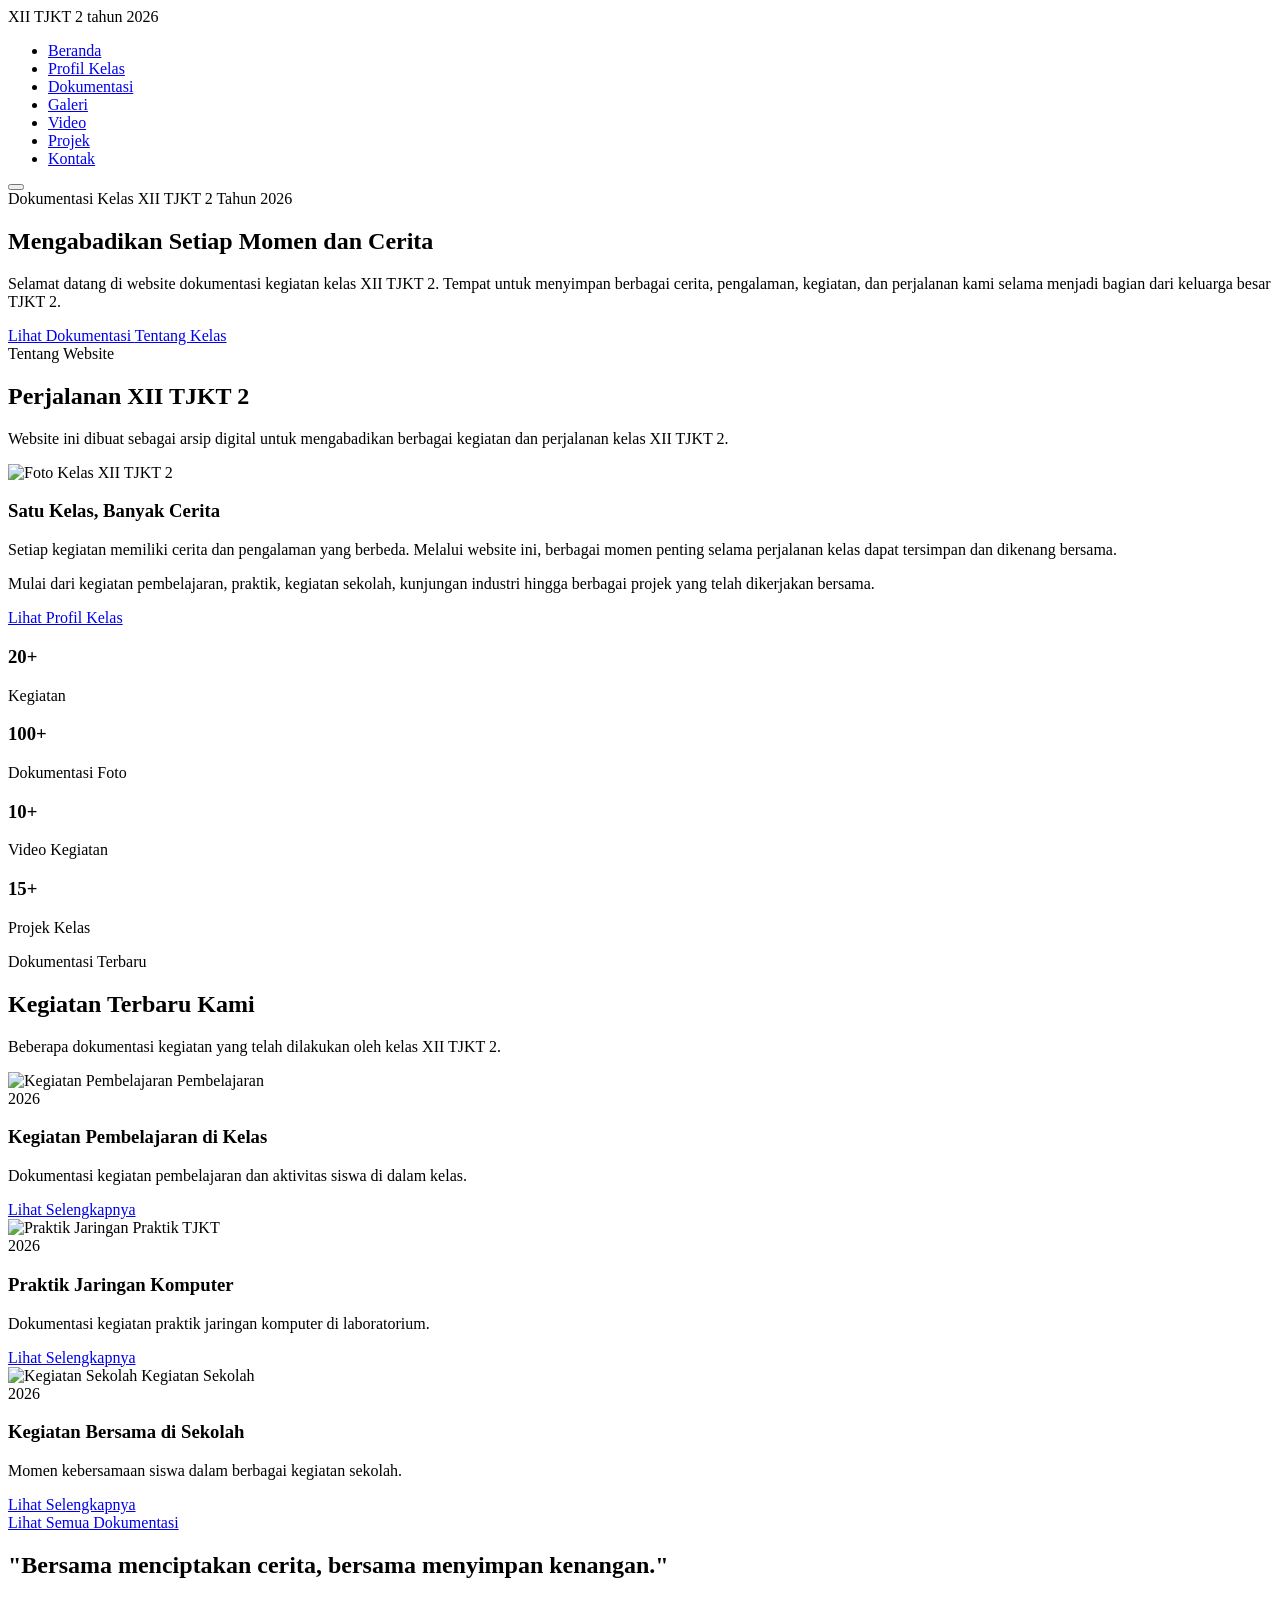
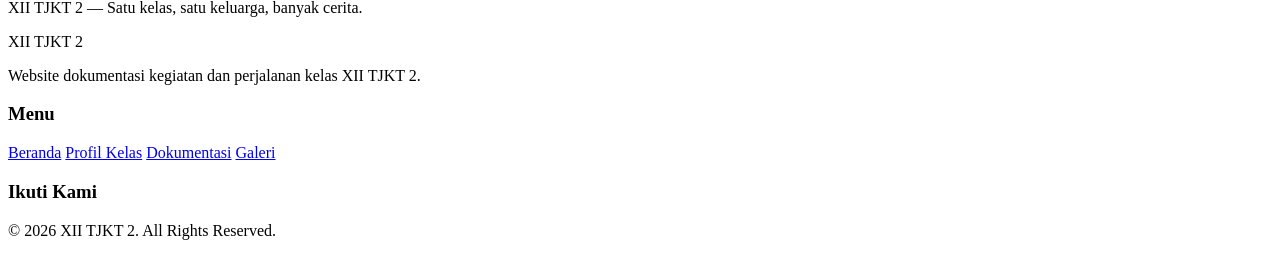
==== index.html @ 49b68360 "Add files via upload" ====
<head>
    <meta charset="UTF-8">
    <meta name="viewport" content="width=device-width, initial-scale=1.0">

    <title>Dokumentasi Kegiatan XII TJKT 2 Tahun 2026</title>

    <link rel="stylesheet" href="../css/style.css">
</head>

<body>

    <!-- ================= NAVBAR ================= -->
    <header class="header">
        <nav class="navbar">

            <div class="logo">
                <i class="fa-solid fa-network-wired"></i>
                <span>XII TJKT 2 tahun 2026</span>
            </div>

            <ul class="nav-menu" id="navMenu">
                <li>
                    <a href="index.html" class="active">
                        <i class="fa-solid fa-house"></i>
                        Beranda
                    </a>
                </li>

                <li>
                    <a href="profil.html">
                        <i class="fa-solid fa-users"></i>
                        Profil Kelas
                    </a>
                </li>

                <li>
                    <a href="dokumentasi.html">
                        <i class="fa-solid fa-camera"></i>
                        Dokumentasi
                    </a>
                </li>

                <li>
                    <a href="galeri.html">
                        <i class="fa-solid fa-images"></i>
                        Galeri
                    </a>
                </li>

                <li>
                    <a href="video.html">
                        <i class="fa-solid fa-video"></i>
                        Video
                    </a>
                </li>

                <li>
                    <a href="projek.html">
                        <i class="fa-solid fa-code"></i>
                        Projek
                    </a>
                </li>

                <li>
                    <a href="kontak.html">
                        <i class="fa-solid fa-envelope"></i>
                        Kontak
                    </a>
                </li>
            </ul>

            <!-- Tombol Menu Mobile -->
            <button class="menu-toggle" id="menuToggle">
                <i class="fa-solid fa-bars"></i>
            </button>

        </nav>
    </header>


    <!-- ================= HERO ================= -->
    <section class="hero">

        <div class="hero-content">

            <span class="hero-subtitle">
                <i class="fa-solid fa-graduation-cap"></i>
                Dokumentasi Kelas XII TJKT 2 Tahun 2026
            </span>

            <h1>
                Mengabadikan Setiap
                <span>Momen dan Cerita</span>
            </h1>

            <p>
                Selamat datang di website dokumentasi kegiatan
                kelas XII TJKT 2. Tempat untuk menyimpan berbagai
                cerita, pengalaman, kegiatan, dan perjalanan kami
                selama menjadi bagian dari keluarga besar TJKT 2.
            </p>

            <div class="hero-buttons">

                <a href="dokumentasi.html" class="btn btn-primary">
                    <i class="fa-solid fa-camera"></i>
                    Lihat Dokumentasi
                </a>

                <a href="profil.html" class="btn btn-secondary">
                    <i class="fa-solid fa-users"></i>
                    Tentang Kelas
                </a>

            </div>

        </div>

    </section>


    <!-- ================= ABOUT ================= -->
    <section class="about">

        <div class="container">

            <div class="section-title">
                <span>Tentang Website</span>
                <h2>Perjalanan XII TJKT 2</h2>
                <p>
                    Website ini dibuat sebagai arsip digital untuk
                    mengabadikan berbagai kegiatan dan perjalanan
                    kelas XII TJKT 2.
                </p>
            </div>

            <div class="about-content">

                <div class="about-image">
                    <img 
                        src="../css/images/hero.jpeg"
                        alt="Foto Kelas XII TJKT 2"
                    >
                </div>

                <div class="about-text">

                    <h3>
                        Satu Kelas, Banyak Cerita
                    </h3>

                    <p>
                        Setiap kegiatan memiliki cerita dan pengalaman
                        yang berbeda. Melalui website ini, berbagai
                        momen penting selama perjalanan kelas dapat
                        tersimpan dan dikenang bersama.
                    </p>

                    <p>
                        Mulai dari kegiatan pembelajaran, praktik,
                        kegiatan sekolah, kunjungan industri hingga
                        berbagai projek yang telah dikerjakan bersama.
                    </p>

                    <a href="profil.html" class="btn btn-primary">
                        Lihat Profil Kelas
                        <i class="fa-solid fa-arrow-right"></i>
                    </a>

                </div>

            </div>

        </div>

    </section>


    <!-- ================= STATISTIK ================= -->
    <section class="statistics">

        <div class="container">

            <div class="stats-grid">

                <div class="stat-card">

                    <div class="stat-icon">
                        <i class="fa-solid fa-calendar-days"></i>
                    </div>

                    <div class="stat-info">
                        <h3>20+</h3>
                        <p>Kegiatan</p>
                    </div>

                </div>


                <div class="stat-card">

                    <div class="stat-icon">
                        <i class="fa-solid fa-image"></i>
                    </div>

                    <div class="stat-info">
                        <h3>100+</h3>
                        <p>Dokumentasi Foto</p>
                    </div>

                </div>


                <div class="stat-card">

                    <div class="stat-icon">
                        <i class="fa-solid fa-video"></i>
                    </div>

                    <div class="stat-info">
                        <h3>10+</h3>
                        <p>Video Kegiatan</p>
                    </div>

                </div>


                <div class="stat-card">

                    <div class="stat-icon">
                        <i class="fa-solid fa-laptop-code"></i>
                    </div>

                    <div class="stat-info">
                        <h3>15+</h3>
                        <p>Projek Kelas</p>
                    </div>

                </div>

            </div>

        </div>

    </section>


    <!-- ================= KEGIATAN TERBARU ================= -->
    <section class="latest">

        <div class="container">

            <div class="section-title">

                <span>Dokumentasi Terbaru</span>

                <h2>Kegiatan Terbaru Kami</h2>

                <p>
                    Beberapa dokumentasi kegiatan yang telah
                    dilakukan oleh kelas XII TJKT 2.
                </p>

            </div>


            <div class="activity-grid">

                <!-- Card 1 -->
                <div class="activity-card">

                    <div class="activity-image">

                        <img
                            src="../css/images/kegiatan1.jpeg"
                            alt="Kegiatan Pembelajaran"
                        >

                        <span class="activity-category">
                            Pembelajaran
                        </span>

                    </div>

                    <div class="activity-content">

                        <span class="activity-date">
                            <i class="fa-regular fa-calendar"></i>
                            2026
                        </span>

                        <h3>
                            Kegiatan Pembelajaran di Kelas
                        </h3>

                        <p>
                            Dokumentasi kegiatan pembelajaran
                            dan aktivitas siswa di dalam kelas.
                        </p>

                        <a href="dokumentasi.html">
                            Lihat Selengkapnya
                            <i class="fa-solid fa-arrow-right"></i>
                        </a>

                    </div>

                </div>


                <!-- Card 2 -->
                <div class="activity-card">

                    <div class="activity-image">

                        <img
                            src="../css/images/kegiatan2.jpeg"
                            alt="Praktik Jaringan"
                        >

                        <span class="activity-category">
                            Praktik TJKT
                        </span>

                    </div>

                    <div class="activity-content">

                        <span class="activity-date">
                            <i class="fa-regular fa-calendar"></i>
                            2026
                        </span>

                        <h3>
                            Praktik Jaringan Komputer
                        </h3>

                        <p>
                            Dokumentasi kegiatan praktik jaringan
                            komputer di laboratorium.
                        </p>

                        <a href="dokumentasi.html">
                            Lihat Selengkapnya
                            <i class="fa-solid fa-arrow-right"></i>
                        </a>

                    </div>

                </div>


                <!-- Card 3 -->
                <div class="activity-card">

                    <div class="activity-image">

                        <img
                            src="../css/images/kegiatan4.jpeg"
                            alt="Kegiatan Sekolah"
                        >

                        <span class="activity-category">
                            Kegiatan Sekolah
                        </span>

                    </div>

                    <div class="activity-content">

                        <span class="activity-date">
                            <i class="fa-regular fa-calendar"></i>
                            2026
                        </span>

                        <h3>
                            Kegiatan Bersama di Sekolah
                        </h3>

                        <p>
                            Momen kebersamaan siswa dalam berbagai
                            kegiatan sekolah.
                        </p>

                        <a href="dokumentasi.html">
                            Lihat Selengkapnya
                            <i class="fa-solid fa-arrow-right"></i>
                        </a>

                    </div>

                </div>

            </div>


            <div class="view-all">

                <a href="dokumentasi.html" class="btn btn-primary">
                    Lihat Semua Dokumentasi
                    <i class="fa-solid fa-arrow-right"></i>
                </a>

            </div>

        </div>

    </section>


    <!-- ================= QUOTE ================= -->
    <section class="quote">

        <div class="container">

            <div class="quote-content">

                <i class="fa-solid fa-quote-left"></i>

                <h2>
                    "Bersama menciptakan cerita,
                    bersama menyimpan kenangan."
                </h2>

                <p>
                    XII TJKT 2 — Satu kelas, satu keluarga,
                    banyak cerita.
                </p>

            </div>

        </div>

    </section>


    <!-- ================= FOOTER ================= -->
    <footer class="footer">

        <div class="container">

            <div class="footer-content">

                <div class="footer-about">

                    <div class="logo">
                        <i class="fa-solid fa-network-wired"></i>
                        <span>XII TJKT 2</span>
                    </div>

                    <p>
                        Website dokumentasi kegiatan dan perjalanan
                        kelas XII TJKT 2.
                    </p>

                </div>


                <div class="footer-links">

                    <h3>Menu</h3>

                    <a href="index.html">Beranda</a>
                    <a href="profil.html">Profil Kelas</a>
                    <a href="dokumentasi.html">Dokumentasi</a>
                    <a href="galeri.html">Galeri</a>

                </div>


                <div class="footer-social">

                    <h3>Ikuti Kami</h3>

                    <div class="social-icons">

                        <a href="#" aria-label="Instagram">
                            <i class="fa-brands fa-instagram"></i>
                        </a>

                        <a href="#" aria-label="YouTube">
                            <i class="fa-brands fa-youtube"></i>
                        </a>

                        <a href="#" aria-label="TikTok">
                            <i class="fa-brands fa-tiktok"></i>
                        </a>

                    </div>

                </div>

            </div>


            <div class="footer-bottom">

                <p>
                    &copy; 2026 XII TJKT 2.
                    All Rights Reserved.
                </p>

            </div>

        </div>

    </footer>


    <!-- ================= JAVASCRIPT ================= -->
    <script src="js/script.js"></script>

</body>
</html>
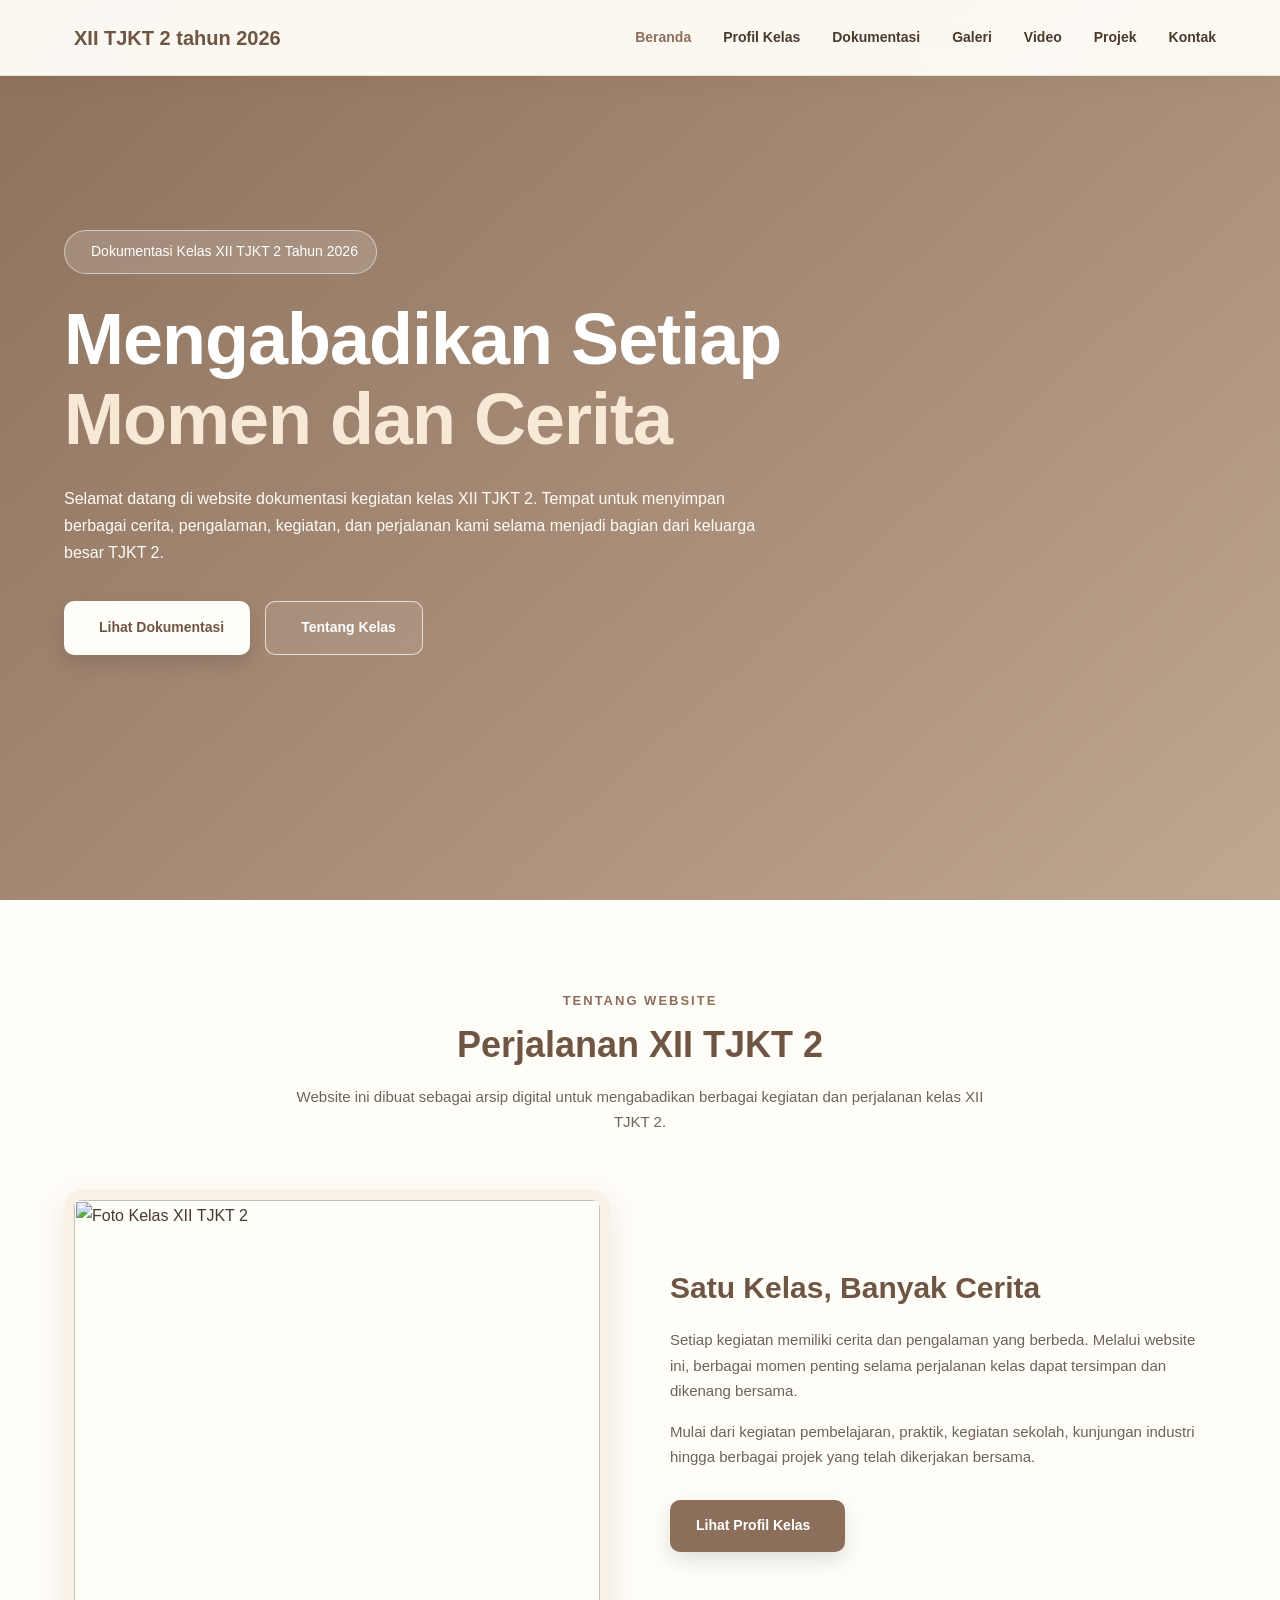
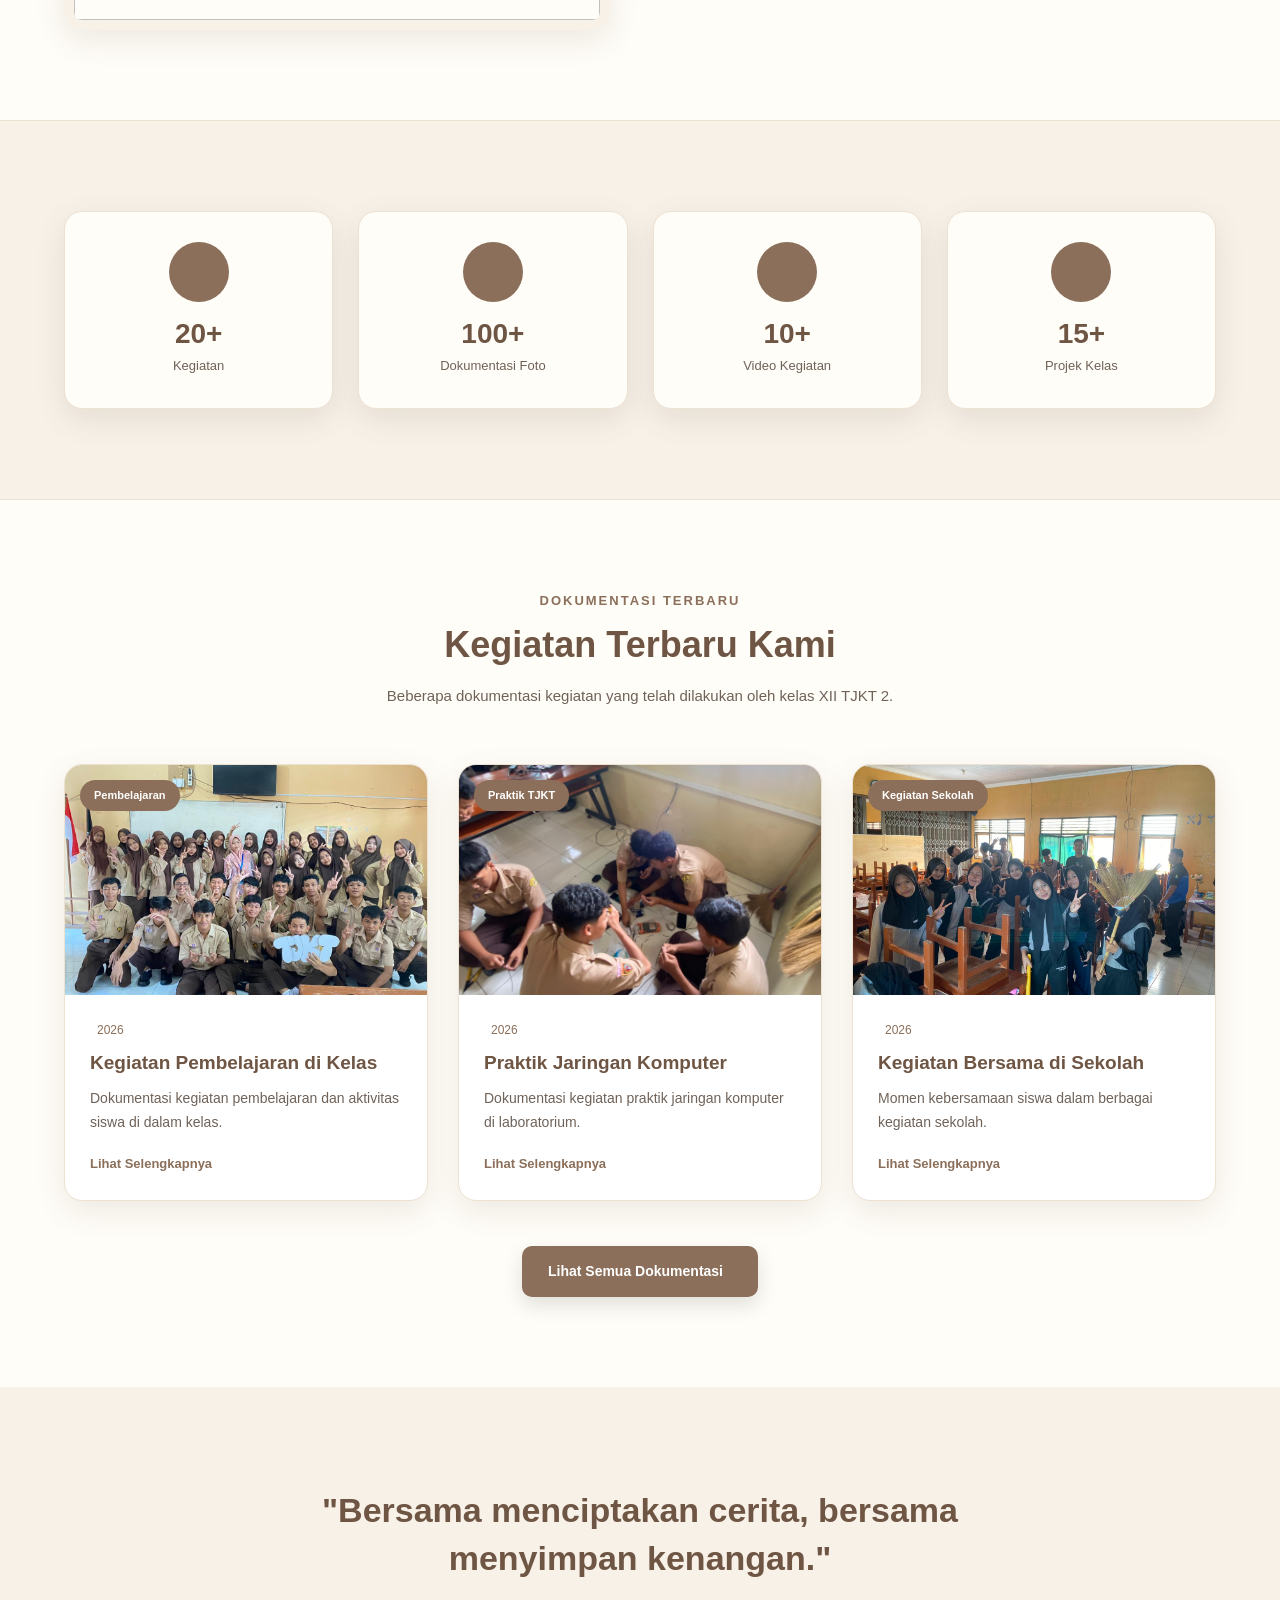
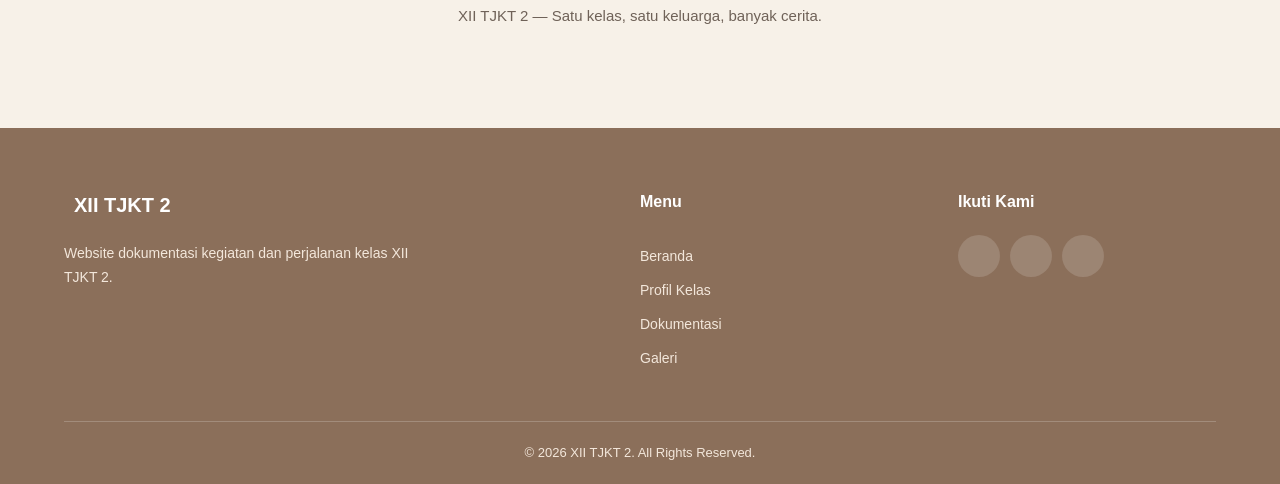
==== commit 5519d5a5: "Add files via upload" ====
--- a/index.html
+++ b/index.html
@@ -4,7 +4,7 @@
 
     <title>Dokumentasi Kegiatan XII TJKT 2 Tahun 2026</title>
 
-    <link rel="stylesheet" href="../css/style.css">
+    <link rel="stylesheet" href="style.css">
 </head>
 
 <body>
@@ -272,7 +272,7 @@
                     <div class="activity-image">
 
                         <img
-                            src="../css/images/kegiatan1.jpeg"
+                            src="kegiatan1.jpeg"
                             alt="Kegiatan Pembelajaran"
                         >
 
@@ -314,7 +314,7 @@
                     <div class="activity-image">
 
                         <img
-                            src="../css/images/kegiatan2.jpeg"
+                            src="kegiatan2.jpeg"
                             alt="Praktik Jaringan"
                         >
 
@@ -356,7 +356,7 @@
                     <div class="activity-image">
 
                         <img
-                            src="../css/images/kegiatan4.jpeg"
+                            src="kegiatan4.jpeg"
                             alt="Kegiatan Sekolah"
                         >
 
--- a/style.css
+++ b/style.css
@@ -0,0 +1,1561 @@
+/* =====================================================
+   WEBSITE DOKUMENTASI KEGIATAN XII TJKT 2
+   TEMA: SOFT BROWN & TISSUE WHITE
+===================================================== */
+
+/* =====================================================
+   1. VARIABEL WARNA
+===================================================== */
+
+:root {
+    --brown-dark: #6f5543;
+    --brown: #8b6f5a;
+    --brown-light: #a88972;
+    --brown-soft: #c4aa93;
+
+    --tissue-white: #fffdf8;
+    --cream: #f7f1e8;
+    --cream-dark: #ede1d2;
+
+    --text-dark: #4a3a2e;
+    --text: #6f6258;
+    --white: #ffffff;
+
+    --shadow: 0 10px 30px rgba(111, 85, 67, 0.12);
+    --shadow-hover: 0 18px 40px rgba(111, 85, 67, 0.18);
+
+    --radius: 18px;
+}
+
+
+/* =====================================================
+   2. RESET
+===================================================== */
+
+* {
+    margin: 0;
+    padding: 0;
+    box-sizing: border-box;
+}
+
+html {
+    scroll-behavior: smooth;
+}
+
+body {
+    font-family: Arial, Helvetica, sans-serif;
+    background: var(--tissue-white);
+    color: var(--text-dark);
+    line-height: 1.7;
+}
+
+a {
+    color: inherit;
+    text-decoration: none;
+}
+
+img {
+    width: 100%;
+    display: block;
+}
+
+button {
+    font-family: inherit;
+}
+
+ul {
+    list-style: none;
+}
+
+
+/* =====================================================
+   3. CONTAINER
+===================================================== */
+
+.container {
+    width: 90%;
+    max-width: 1200px;
+    margin: 0 auto;
+}
+
+
+/* =====================================================
+   4. NAVBAR
+===================================================== */
+
+.header {
+    position: fixed;
+    top: 0;
+    left: 0;
+
+    width: 100%;
+
+    z-index: 1000;
+
+    background: rgba(255, 253, 248, 0.96);
+
+    border-bottom: 1px solid var(--cream-dark);
+
+    box-shadow: 0 5px 20px rgba(111, 85, 67, 0.08);
+
+    backdrop-filter: blur(10px);
+}
+
+.navbar {
+    width: 90%;
+    max-width: 1200px;
+
+    height: 75px;
+
+    margin: auto;
+
+    display: flex;
+
+    align-items: center;
+
+    justify-content: space-between;
+}
+
+
+/* LOGO */
+
+.logo {
+    display: flex;
+
+    align-items: center;
+
+    gap: 10px;
+
+    color: var(--brown-dark);
+
+    font-size: 20px;
+
+    font-weight: bold;
+}
+
+.logo i {
+    color: var(--brown);
+
+    font-size: 24px;
+}
+
+
+/* MENU */
+
+.nav-menu {
+    display: flex;
+
+    align-items: center;
+
+    gap: 25px;
+}
+
+.nav-menu li a {
+    display: flex;
+
+    align-items: center;
+
+    gap: 7px;
+
+    padding: 8px 0;
+
+    color: var(--text-dark);
+
+    font-size: 14px;
+
+    font-weight: 600;
+
+    transition: 0.3s;
+}
+
+.nav-menu li a:hover,
+.nav-menu li a.active {
+    color: var(--brown);
+}
+
+.nav-menu li a i {
+    color: var(--brown-light);
+}
+
+
+/* MENU MOBILE */
+
+.menu-toggle {
+    display: none;
+
+    border: none;
+
+    background: transparent;
+
+    color: var(--brown-dark);
+
+    font-size: 24px;
+
+    cursor: pointer;
+}
+
+
+/* =====================================================
+   5. HERO
+===================================================== */
+
+.hero {
+    min-height: 100vh;
+
+    display: flex;
+
+    align-items: center;
+
+    position: relative;
+
+    padding-top: 75px;
+
+    background:
+        linear-gradient(
+            rgba(111, 85, 67, 0.72),
+            rgba(139, 111, 90, 0.72)
+        ),
+        url("../css/images/hero.jpg");
+
+    background-size: cover;
+
+    background-position: center;
+}
+
+
+/* JIKA FOTO HERO TIDAK ADA */
+
+.hero::before {
+    content: "";
+
+    position: absolute;
+
+    inset: 0;
+
+    background:
+        linear-gradient(
+            135deg,
+            rgba(139, 111, 90, 0.95),
+            rgba(196, 170, 147, 0.85)
+        );
+
+    z-index: 0;
+}
+
+.hero-content {
+    position: relative;
+
+    z-index: 1;
+
+    width: 90%;
+
+    max-width: 1200px;
+
+    margin: auto;
+
+    color: var(--white);
+
+    animation: fadeUp 1s ease;
+}
+
+
+/* LABEL HERO */
+
+.hero-subtitle {
+    display: inline-flex;
+
+    align-items: center;
+
+    gap: 8px;
+
+    padding: 9px 18px;
+
+    margin-bottom: 25px;
+
+    border: 1px solid rgba(255, 255, 255, 0.5);
+
+    border-radius: 50px;
+
+    background: rgba(255, 255, 255, 0.15);
+
+    color: var(--white);
+
+    font-size: 14px;
+
+    backdrop-filter: blur(5px);
+}
+
+
+/* JUDUL HERO */
+
+.hero h1 {
+    max-width: 800px;
+
+    margin-bottom: 25px;
+
+    color: var(--white);
+
+    font-size: clamp(42px, 6vw, 72px);
+
+    line-height: 1.12;
+
+    letter-spacing: -1px;
+}
+
+.hero h1 span {
+    display: block;
+
+    color: #f8e9d7;
+}
+
+
+/* DESKRIPSI */
+
+.hero p {
+    max-width: 700px;
+
+    margin-bottom: 35px;
+
+    color: #fffaf4;
+
+    font-size: 16px;
+}
+
+
+/* =====================================================
+   6. BUTTON
+===================================================== */
+
+.hero-buttons {
+    display: flex;
+
+    flex-wrap: wrap;
+
+    gap: 15px;
+}
+
+.btn {
+    display: inline-flex;
+
+    align-items: center;
+
+    justify-content: center;
+
+    gap: 9px;
+
+    padding: 14px 26px;
+
+    border-radius: 10px;
+
+    font-size: 14px;
+
+    font-weight: bold;
+
+    transition: 0.3s;
+}
+
+.btn-primary {
+    background: var(--tissue-white);
+
+    color: var(--brown-dark);
+
+    box-shadow: 0 8px 20px rgba(0, 0, 0, 0.12);
+}
+
+.btn-primary:hover {
+    transform: translateY(-4px);
+
+    background: var(--cream);
+
+    box-shadow: 0 12px 25px rgba(0, 0, 0, 0.18);
+}
+
+.btn-secondary {
+    border: 1px solid rgba(255, 255, 255, 0.7);
+
+    background: rgba(255, 255, 255, 0.08);
+
+    color: var(--white);
+}
+
+.btn-secondary:hover {
+    transform: translateY(-4px);
+
+    background: var(--white);
+
+    color: var(--brown-dark);
+}
+
+
+/* =====================================================
+   7. SECTION
+===================================================== */
+
+section {
+    padding: 90px 0;
+}
+
+.section-title {
+    max-width: 700px;
+
+    margin: 0 auto 55px;
+
+    text-align: center;
+}
+
+.section-title span {
+    display: inline-block;
+
+    margin-bottom: 10px;
+
+    color: var(--brown);
+
+    font-size: 13px;
+
+    font-weight: bold;
+
+    letter-spacing: 2px;
+
+    text-transform: uppercase;
+}
+
+.section-title h2 {
+    margin-bottom: 15px;
+
+    color: var(--brown-dark);
+
+    font-size: 36px;
+
+    line-height: 1.3;
+}
+
+.section-title p {
+    color: var(--text);
+
+    font-size: 15px;
+}
+
+
+/* =====================================================
+   8. TENTANG WEBSITE
+===================================================== */
+
+.about {
+    background: var(--tissue-white);
+}
+
+.about-content {
+    display: grid;
+
+    grid-template-columns: 1fr 1fr;
+
+    gap: 60px;
+
+    align-items: center;
+}
+
+
+/* FOTO */
+
+.about-image {
+    overflow: hidden;
+
+    border: 10px solid var(--cream);
+
+    border-radius: var(--radius);
+
+    box-shadow: var(--shadow);
+}
+
+.about-image img {
+    height: 420px;
+
+    object-fit: cover;
+
+    transition: 0.5s;
+}
+
+.about-image:hover img {
+    transform: scale(1.05);
+}
+
+
+/* TEKS */
+
+.about-text h3 {
+    margin-bottom: 20px;
+
+    color: var(--brown-dark);
+
+    font-size: 30px;
+
+    line-height: 1.3;
+}
+
+.about-text p {
+    margin-bottom: 15px;
+
+    color: var(--text);
+
+    font-size: 15px;
+}
+
+.about-text .btn {
+    margin-top: 15px;
+
+    background: var(--brown);
+
+    color: var(--white);
+}
+
+.about-text .btn:hover {
+    background: var(--brown-dark);
+}
+
+
+/* =====================================================
+   9. STATISTIK
+===================================================== */
+
+.statistics {
+    background: var(--cream);
+
+    border-top: 1px solid var(--cream-dark);
+
+    border-bottom: 1px solid var(--cream-dark);
+}
+
+.stats-grid {
+    display: grid;
+
+    grid-template-columns: repeat(4, 1fr);
+
+    gap: 25px;
+}
+
+.stat-card {
+    padding: 30px 20px;
+
+    text-align: center;
+
+    border: 1px solid var(--cream-dark);
+
+    border-radius: var(--radius);
+
+    background: var(--tissue-white);
+
+    box-shadow: var(--shadow);
+
+    transition: 0.3s;
+}
+
+.stat-card:hover {
+    transform: translateY(-8px);
+
+    box-shadow: var(--shadow-hover);
+}
+
+.stat-icon {
+    width: 60px;
+
+    height: 60px;
+
+    display: flex;
+
+    align-items: center;
+
+    justify-content: center;
+
+    margin: 0 auto 15px;
+
+    border-radius: 50%;
+
+    background: var(--brown);
+
+    color: var(--white);
+
+    font-size: 22px;
+}
+
+.stat-info h3 {
+    color: var(--brown-dark);
+
+    font-size: 28px;
+
+    line-height: 1.2;
+}
+
+.stat-info p {
+    margin-top: 5px;
+
+    color: var(--text);
+
+    font-size: 13px;
+}
+
+
+/* =====================================================
+   10. KEGIATAN TERBARU
+===================================================== */
+
+.latest {
+    background: var(--tissue-white);
+}
+
+.activity-grid {
+    display: grid;
+
+    grid-template-columns: repeat(3, 1fr);
+
+    gap: 30px;
+}
+
+
+/* CARD */
+
+.activity-card {
+    overflow: hidden;
+
+    border: 1px solid var(--cream-dark);
+
+    border-radius: var(--radius);
+
+    background: var(--white);
+
+    box-shadow: var(--shadow);
+
+    transition: 0.3s;
+}
+
+.activity-card:hover {
+    transform: translateY(-10px);
+
+    box-shadow: var(--shadow-hover);
+}
+
+
+/* FOTO CARD */
+
+.activity-image {
+    height: 230px;
+
+    position: relative;
+
+    overflow: hidden;
+}
+
+.activity-image img {
+    width: 100%;
+
+    height: 100%;
+
+    object-fit: cover;
+
+    transition: 0.5s;
+}
+
+.activity-card:hover .activity-image img {
+    transform: scale(1.08);
+}
+
+
+/* LABEL */
+
+.activity-category {
+    position: absolute;
+
+    top: 15px;
+
+    left: 15px;
+
+    padding: 6px 14px;
+
+    border-radius: 30px;
+
+    background: var(--brown);
+
+    color: var(--white);
+
+    font-size: 11px;
+
+    font-weight: bold;
+}
+
+
+/* ISI CARD */
+
+.activity-content {
+    padding: 25px;
+}
+
+.activity-date {
+    display: flex;
+
+    align-items: center;
+
+    gap: 7px;
+
+    margin-bottom: 10px;
+
+    color: var(--brown);
+
+    font-size: 12px;
+}
+
+.activity-content h3 {
+    margin-bottom: 10px;
+
+    color: var(--brown-dark);
+
+    font-size: 19px;
+
+    line-height: 1.4;
+}
+
+.activity-content p {
+    margin-bottom: 18px;
+
+    color: var(--text);
+
+    font-size: 14px;
+}
+
+.activity-content a {
+    display: inline-flex;
+
+    align-items: center;
+
+    gap: 8px;
+
+    color: var(--brown);
+
+    font-size: 13px;
+
+    font-weight: bold;
+
+    transition: 0.3s;
+}
+
+.activity-content a:hover {
+    gap: 13px;
+
+    color: var(--brown-dark);
+}
+
+
+/* =====================================================
+   11. TOMBOL LIHAT SEMUA
+===================================================== */
+
+.view-all {
+    margin-top: 45px;
+
+    text-align: center;
+}
+
+.view-all .btn {
+    background: var(--brown);
+
+    color: var(--white);
+}
+
+.view-all .btn:hover {
+    background: var(--brown-dark);
+}
+
+
+/* =====================================================
+   12. QUOTE / KATA-KATA
+===================================================== */
+
+.quote {
+    padding: 100px 0;
+
+    background: var(--cream);
+}
+
+.quote-content {
+    max-width: 800px;
+
+    margin: auto;
+
+    text-align: center;
+}
+
+.quote-content > i {
+    margin-bottom: 20px;
+
+    color: var(--brown);
+
+    font-size: 45px;
+}
+
+.quote-content h2 {
+    margin-bottom: 20px;
+
+    color: var(--brown-dark);
+
+    font-size: 34px;
+
+    line-height: 1.4;
+}
+
+.quote-content p {
+    color: var(--text);
+
+    font-size: 15px;
+}
+/* =====================================================
+   DOKUMENTASI - GALLERY CARD
+   KHUSUS HALAMAN DOKUMENTASI
+   TIDAK MENGUBAH WARNA DASAR WEBSITE
+===================================================== */
+
+/* SECTION DOKUMENTASI */
+.documentation-section {
+    background: var(--tissue-white);
+    overflow: hidden;
+}
+
+/* CONTAINER DOKUMENTASI */
+.documentation-section .container {
+    width: 90%;
+    max-width: 1200px;
+    margin: 0 auto;
+}
+
+/* =====================================================
+   FILTER DOKUMENTASI
+===================================================== */
+
+.documentation-filter {
+    display: flex;
+    justify-content: center;
+    align-items: center;
+    flex-wrap: wrap;
+    gap: 10px;
+
+    margin-bottom: 40px;
+}
+
+.documentation-filter .filter-btn {
+    padding: 9px 16px;
+
+    border: 1px solid var(--cream-dark);
+    border-radius: 9px;
+
+    background: var(--cream);
+    color: var(--brown-dark);
+
+    font-size: 13px;
+    font-weight: 600;
+
+    cursor: pointer;
+
+    transition:
+        background 0.3s ease,
+        color 0.3s ease,
+        border-color 0.3s ease,
+        transform 0.3s ease,
+        box-shadow 0.3s ease;
+}
+
+/* HOVER FILTER */
+.documentation-filter .filter-btn:hover {
+    background: var(--cream-dark);
+    border-color: var(--brown-soft);
+
+    color: var(--brown-dark);
+
+    transform: translateY(-2px);
+}
+
+/* FILTER AKTIF */
+.documentation-filter .filter-btn.active {
+    background: var(--brown);
+    border-color: var(--brown);
+
+    color: var(--white);
+
+    box-shadow: 0 5px 15px rgba(111, 85, 67, 0.15);
+}
+
+/* =====================================================
+   GRID DOKUMENTASI
+===================================================== */
+
+.documentation-section .documentation-grid {
+    display: grid;
+
+    grid-template-columns: repeat(4, minmax(0, 1fr));
+
+    gap: 24px;
+
+    align-items: stretch;
+}
+
+/* =====================================================
+   CARD DOKUMENTASI
+===================================================== */
+
+.documentation-section .documentation-card {
+    display: flex;
+    flex-direction: column;
+
+    min-width: 0;
+    height: 100%;
+
+    overflow: hidden;
+
+    background: var(--white);
+
+    border: 1px solid var(--cream-dark);
+    border-radius: 16px;
+
+    box-shadow: var(--shadow);
+
+    transition:
+        transform 0.3s ease,
+        box-shadow 0.3s ease,
+        border-color 0.3s ease;
+}
+
+/* HOVER CARD */
+.documentation-section .documentation-card:hover {
+    transform: translateY(-5px);
+
+    border-color: var(--brown-soft);
+
+    box-shadow: var(--shadow-hover);
+}
+
+/* =====================================================
+   AREA FOTO
+===================================================== */
+
+.documentation-section .documentation-image {
+    position: relative;
+
+    width: 100%;
+    height: 230px;
+
+    flex-shrink: 0;
+
+    overflow: hidden;
+
+    background: var(--cream);
+}
+
+/* FOTO */
+.documentation-section .documentation-image img {
+    width: 100%;
+    height: 100%;
+
+    display: block;
+
+    object-fit: cover;
+    object-position: center;
+
+    transition: transform 0.5s ease;
+}
+
+/* ZOOM FOTO SAAT HOVER */
+.documentation-section .documentation-card:hover
+.documentation-image img {
+    transform: scale(1.06);
+}
+
+/* =====================================================
+   BADGE KATEGORI
+===================================================== */
+
+.documentation-section .documentation-category {
+    position: absolute;
+
+    top: 14px;
+    left: 14px;
+
+    z-index: 2;
+
+    padding: 6px 11px;
+
+    border: 1px solid rgba(255, 255, 255, 0.35);
+    border-radius: 20px;
+
+    background: rgba(111, 85, 67, 0.92);
+
+    color: var(--white);
+
+    font-size: 10px;
+    font-weight: 700;
+
+    line-height: 1.2;
+
+    backdrop-filter: blur(5px);
+
+    box-shadow: 0 4px 12px rgba(0, 0, 0, 0.12);
+}
+
+/* =====================================================
+   ISI CARD
+===================================================== */
+
+.documentation-section .documentation-content {
+    display: flex;
+    flex-direction: column;
+    flex: 1;
+
+    padding: 20px;
+}
+
+/* =====================================================
+   TANGGAL
+===================================================== */
+
+.documentation-section .documentation-date {
+    display: flex;
+    align-items: center;
+    gap: 7px;
+
+    margin-bottom: 9px;
+
+    color: var(--brown);
+
+    font-size: 12px;
+    font-weight: 600;
+}
+
+.documentation-section .documentation-date i {
+    color: var(--brown-light);
+}
+
+/* =====================================================
+   JUDUL
+===================================================== */
+
+.documentation-section .documentation-content h3 {
+    display: -webkit-box;
+
+    margin-bottom: 9px;
+
+    overflow: hidden;
+
+    color: var(--brown-dark);
+
+    font-size: 17px;
+    font-weight: 700;
+
+    line-height: 1.4;
+
+    -webkit-box-orient: vertical;
+    -webkit-line-clamp: 2;
+    line-clamp: 2;
+}
+
+/* =====================================================
+   DESKRIPSI
+===================================================== */
+
+.documentation-section .documentation-content p {
+    display: -webkit-box;
+
+    margin-bottom: 18px;
+
+    overflow: hidden;
+
+    color: var(--text);
+
+    font-size: 13px;
+
+    line-height: 1.6;
+
+    -webkit-box-orient: vertical;
+    -webkit-line-clamp: 3;
+    line-clamp: 3;
+}
+
+/* =====================================================
+   TOMBOL DETAIL
+===================================================== */
+
+.documentation-section .detail-btn {
+    display: inline-flex;
+    align-items: center;
+    justify-content: space-between;
+    gap: 8px;
+
+    width: 100%;
+
+    margin-top: auto;
+    padding: 10px 13px;
+
+    border: 1px solid var(--cream-dark);
+    border-radius: 9px;
+
+    background: var(--cream);
+
+    color: var(--brown-dark);
+
+    font-size: 12px;
+    font-weight: 700;
+
+    cursor: pointer;
+
+    transition:
+        background 0.3s ease,
+        color 0.3s ease,
+        border-color 0.3s ease,
+        transform 0.3s ease;
+}
+
+/* HOVER DETAIL */
+.documentation-section .detail-btn:hover {
+    background: var(--brown);
+    border-color: var(--brown);
+
+    color: var(--white);
+
+    transform: translateX(2px);
+}
+
+/* ICON PANAH */
+.documentation-section .detail-btn i {
+    transition: transform 0.3s ease;
+}
+
+.documentation-section .detail-btn:hover i {
+    transform: translateX(4px);
+}
+
+/* =====================================================
+   TABLET
+===================================================== */
+
+@media (max-width: 992px) {
+
+    .documentation-section .documentation-grid {
+        grid-template-columns: repeat(2, minmax(0, 1fr));
+
+        gap: 22px;
+    }
+
+    .documentation-section .documentation-image {
+        height: 230px;
+    }
+}
+
+/* =====================================================
+   MOBILE
+===================================================== */
+
+@media (max-width: 768px) {
+
+    .documentation-section .documentation-grid {
+        grid-template-columns: 1fr;
+
+        gap: 20px;
+    }
+
+    .documentation-section .documentation-image {
+        height: 240px;
+    }
+
+    .documentation-section .documentation-content {
+        padding: 18px;
+    }
+
+    .documentation-filter {
+        justify-content: flex-start;
+
+        gap: 8px;
+
+        margin-bottom: 30px;
+    }
+
+    .documentation-filter .filter-btn {
+        padding: 8px 13px;
+
+        font-size: 12px;
+    }
+}
+
+/* =====================================================
+   MOBILE KECIL
+===================================================== */
+
+@media (max-width: 480px) {
+
+    .documentation-section .container {
+        width: 92%;
+    }
+
+    .documentation-section .documentation-image {
+        height: 220px;
+    }
+
+    .documentation-section .documentation-content {
+        padding: 17px;
+    }
+
+    .documentation-section .documentation-content h3 {
+        font-size: 16px;
+    }
+
+    .documentation-section .documentation-content p {
+        font-size: 13px;
+    }
+
+    .documentation-filter {
+        justify-content: center;
+    }
+
+    .documentation-filter .filter-btn {
+        padding: 8px 11px;
+
+        font-size: 11px;
+    }
+}
+
+
+/* =====================================================
+   13. FOOTER
+===================================================== */
+
+.footer {
+    padding: 60px 0 0;
+
+    background: var(--brown);
+
+    color: var(--white);
+}
+
+.footer-content {
+    display: grid;
+
+    grid-template-columns: 2fr 1fr 1fr;
+
+    gap: 60px;
+
+    padding-bottom: 50px;
+}
+
+
+/* ABOUT FOOTER */
+
+.footer-about .logo {
+    margin-bottom: 20px;
+
+    color: var(--white);
+}
+
+.footer-about .logo i {
+    color: var(--cream-dark);
+}
+
+.footer-about p {
+    max-width: 380px;
+
+    color: #f3e7db;
+
+    font-size: 14px;
+}
+
+
+/* FOOTER LINK */
+
+.footer-links h3,
+.footer-social h3 {
+    margin-bottom: 20px;
+
+    color: var(--white);
+
+    font-size: 16px;
+}
+
+.footer-links {
+    display: flex;
+
+    flex-direction: column;
+
+    gap: 10px;
+}
+
+.footer-links a {
+    color: #f3e7db;
+
+    font-size: 14px;
+
+    transition: 0.3s;
+}
+
+.footer-links a:hover {
+    padding-left: 5px;
+
+    color: var(--white);
+}
+
+
+/* =====================================================
+   14. SOCIAL MEDIA
+===================================================== */
+
+.social-icons {
+    display: flex;
+
+    gap: 10px;
+}
+
+.social-icons a {
+    width: 42px;
+
+    height: 42px;
+
+    display: flex;
+
+    align-items: center;
+
+    justify-content: center;
+
+    border-radius: 50%;
+
+    background: rgba(255, 255, 255, 0.15);
+
+    color: var(--white);
+
+    transition: 0.3s;
+}
+
+.social-icons a:hover {
+    transform: translateY(-4px);
+
+    background: var(--white);
+
+    color: var(--brown);
+}
+
+
+/* =====================================================
+   15. FOOTER BOTTOM
+===================================================== */
+
+.footer-bottom {
+    padding: 20px 0;
+
+    border-top: 1px solid rgba(255, 255, 255, 0.2);
+
+    text-align: center;
+}
+
+.footer-bottom p {
+    color: #f3e7db;
+
+    font-size: 13px;
+}
+
+
+/* =====================================================
+   16. ANIMASI
+===================================================== */
+
+@keyframes fadeUp {
+
+    from {
+        opacity: 0;
+
+        transform: translateY(30px);
+    }
+
+    to {
+        opacity: 1;
+
+        transform: translateY(0);
+    }
+}
+
+
+/* =====================================================
+   17. TABLET
+===================================================== */
+
+@media (max-width: 992px) {
+
+    .nav-menu {
+        gap: 15px;
+    }
+
+    .nav-menu li a {
+        font-size: 12px;
+    }
+
+    .about-content {
+        gap: 35px;
+    }
+
+    .stats-grid {
+        grid-template-columns: repeat(2, 1fr);
+    }
+
+    .activity-grid {
+        grid-template-columns: repeat(2, 1fr);
+    }
+
+    .footer-content {
+        grid-template-columns: 1fr 1fr;
+    }
+}
+
+
+/* =====================================================
+   18. MOBILE
+===================================================== */
+
+@media (max-width: 768px) {
+
+    .navbar {
+        height: 65px;
+    }
+
+    .menu-toggle {
+        display: block;
+    }
+
+    .nav-menu {
+        position: absolute;
+
+        top: 65px;
+
+        left: 0;
+
+        width: 100%;
+
+        display: none;
+
+        flex-direction: column;
+
+        align-items: flex-start;
+
+        gap: 0;
+
+        padding: 15px 5%;
+
+        background: var(--tissue-white);
+
+        border-top: 1px solid var(--cream-dark);
+
+        box-shadow: 0 10px 25px rgba(111, 85, 67, 0.12);
+    }
+
+    .nav-menu.active {
+        display: flex;
+    }
+
+    .nav-menu li {
+        width: 100%;
+    }
+
+    .nav-menu li a {
+        width: 100%;
+
+        padding: 12px 0;
+
+        color: var(--brown-dark);
+
+        font-size: 14px;
+    }
+
+    .hero {
+        min-height: 90vh;
+    }
+
+    .hero h1 {
+        font-size: 43px;
+    }
+
+    .hero p {
+        font-size: 14px;
+    }
+
+    section {
+        padding: 70px 0;
+    }
+
+    .section-title h2 {
+        font-size: 29px;
+    }
+
+    .about-content {
+        grid-template-columns: 1fr;
+    }
+
+    .about-image img {
+        height: 300px;
+    }
+
+    .about-text h3 {
+        font-size: 26px;
+    }
+
+    .stats-grid {
+        grid-template-columns: 1fr 1fr;
+    }
+
+    .activity-grid {
+        grid-template-columns: 1fr;
+    }
+
+    .footer-content {
+        grid-template-columns: 1fr;
+
+        gap: 35px;
+    }
+
+    .quote-content h2 {
+        font-size: 27px;
+    }
+}
+
+
+/* =====================================================
+   19. MOBILE KECIL
+===================================================== */
+
+@media (max-width: 480px) {
+
+    .container {
+        width: 92%;
+    }
+
+    .logo {
+        font-size: 17px;
+    }
+
+    .logo i {
+        font-size: 20px;
+    }
+
+    .hero h1 {
+        font-size: 36px;
+    }
+
+    .hero-buttons {
+        flex-direction: column;
+
+        align-items: stretch;
+    }
+
+    .btn {
+        width: 100%;
+    }
+
+    .stats-grid {
+        grid-template-columns: 1fr;
+    }
+
+    .quote {
+        padding: 70px 0;
+    }
+
+    .quote-content h2 {
+        font-size: 24px;
+    }
+}
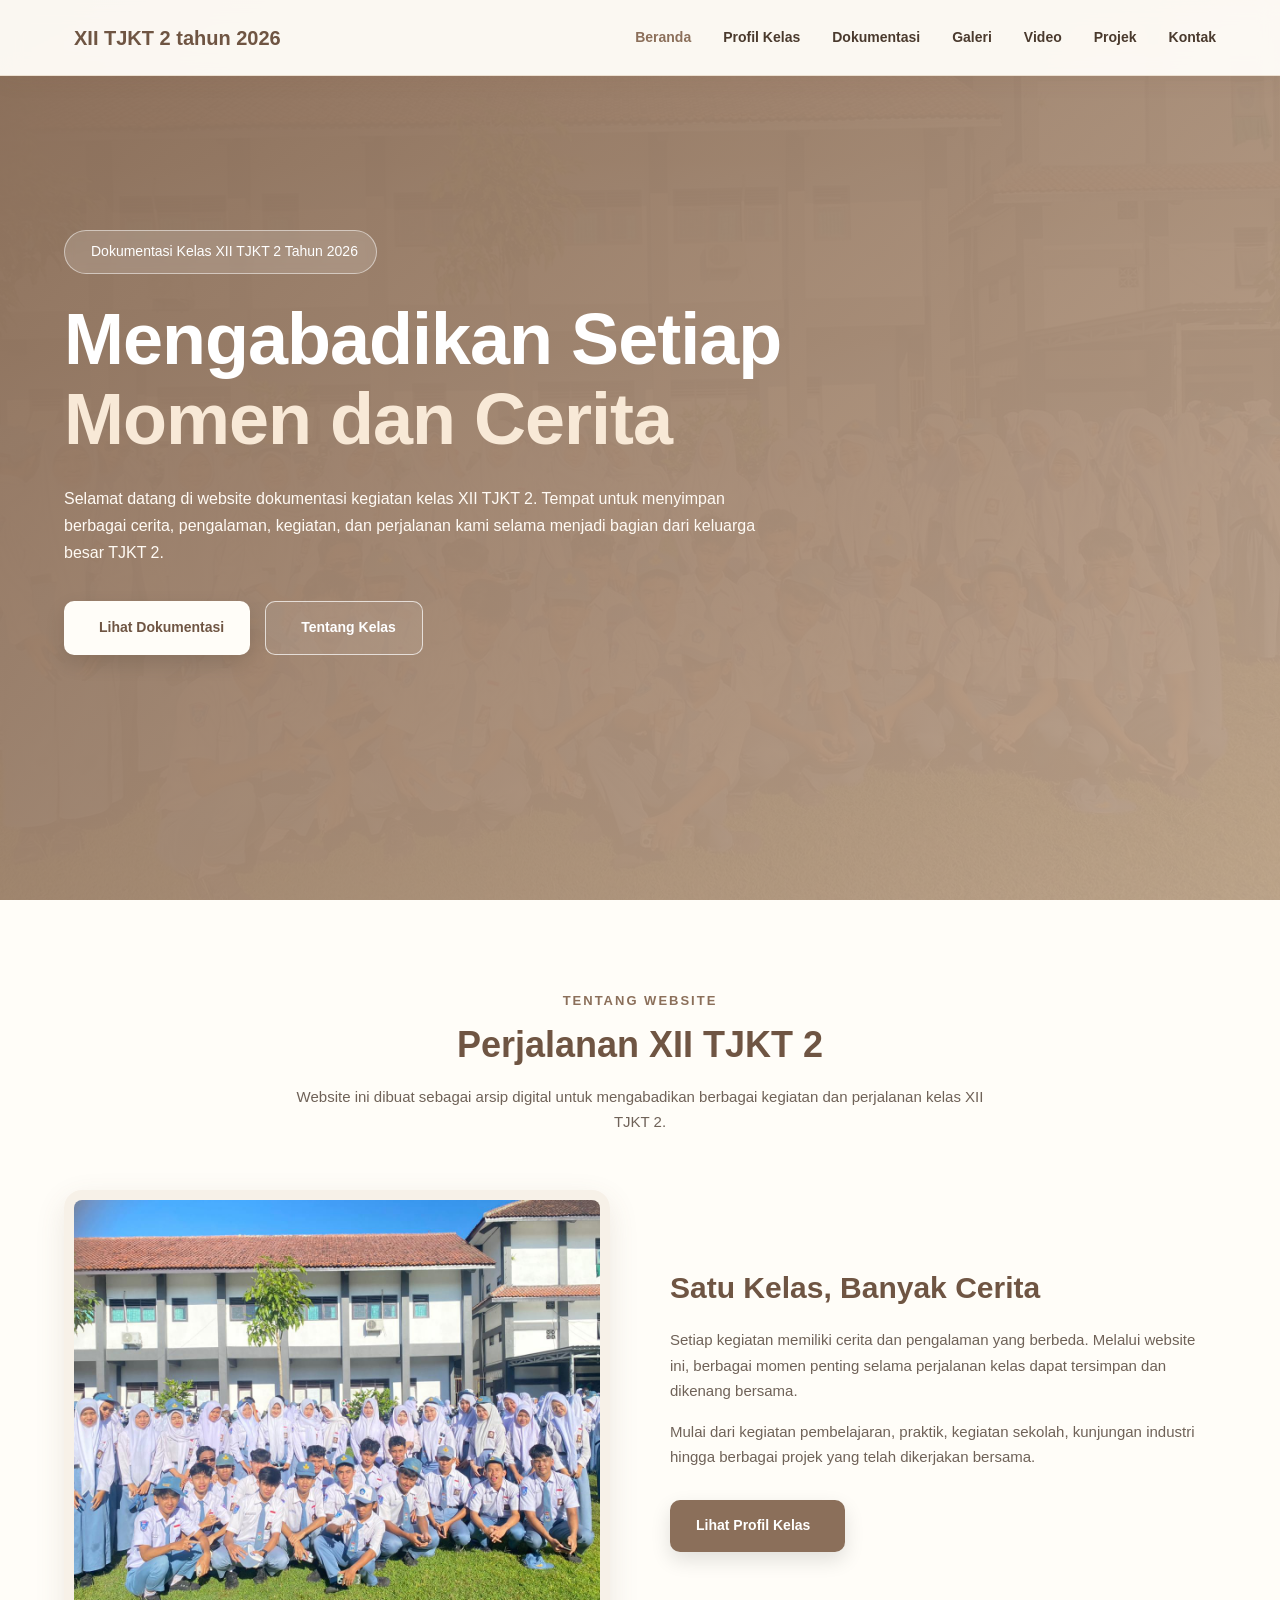
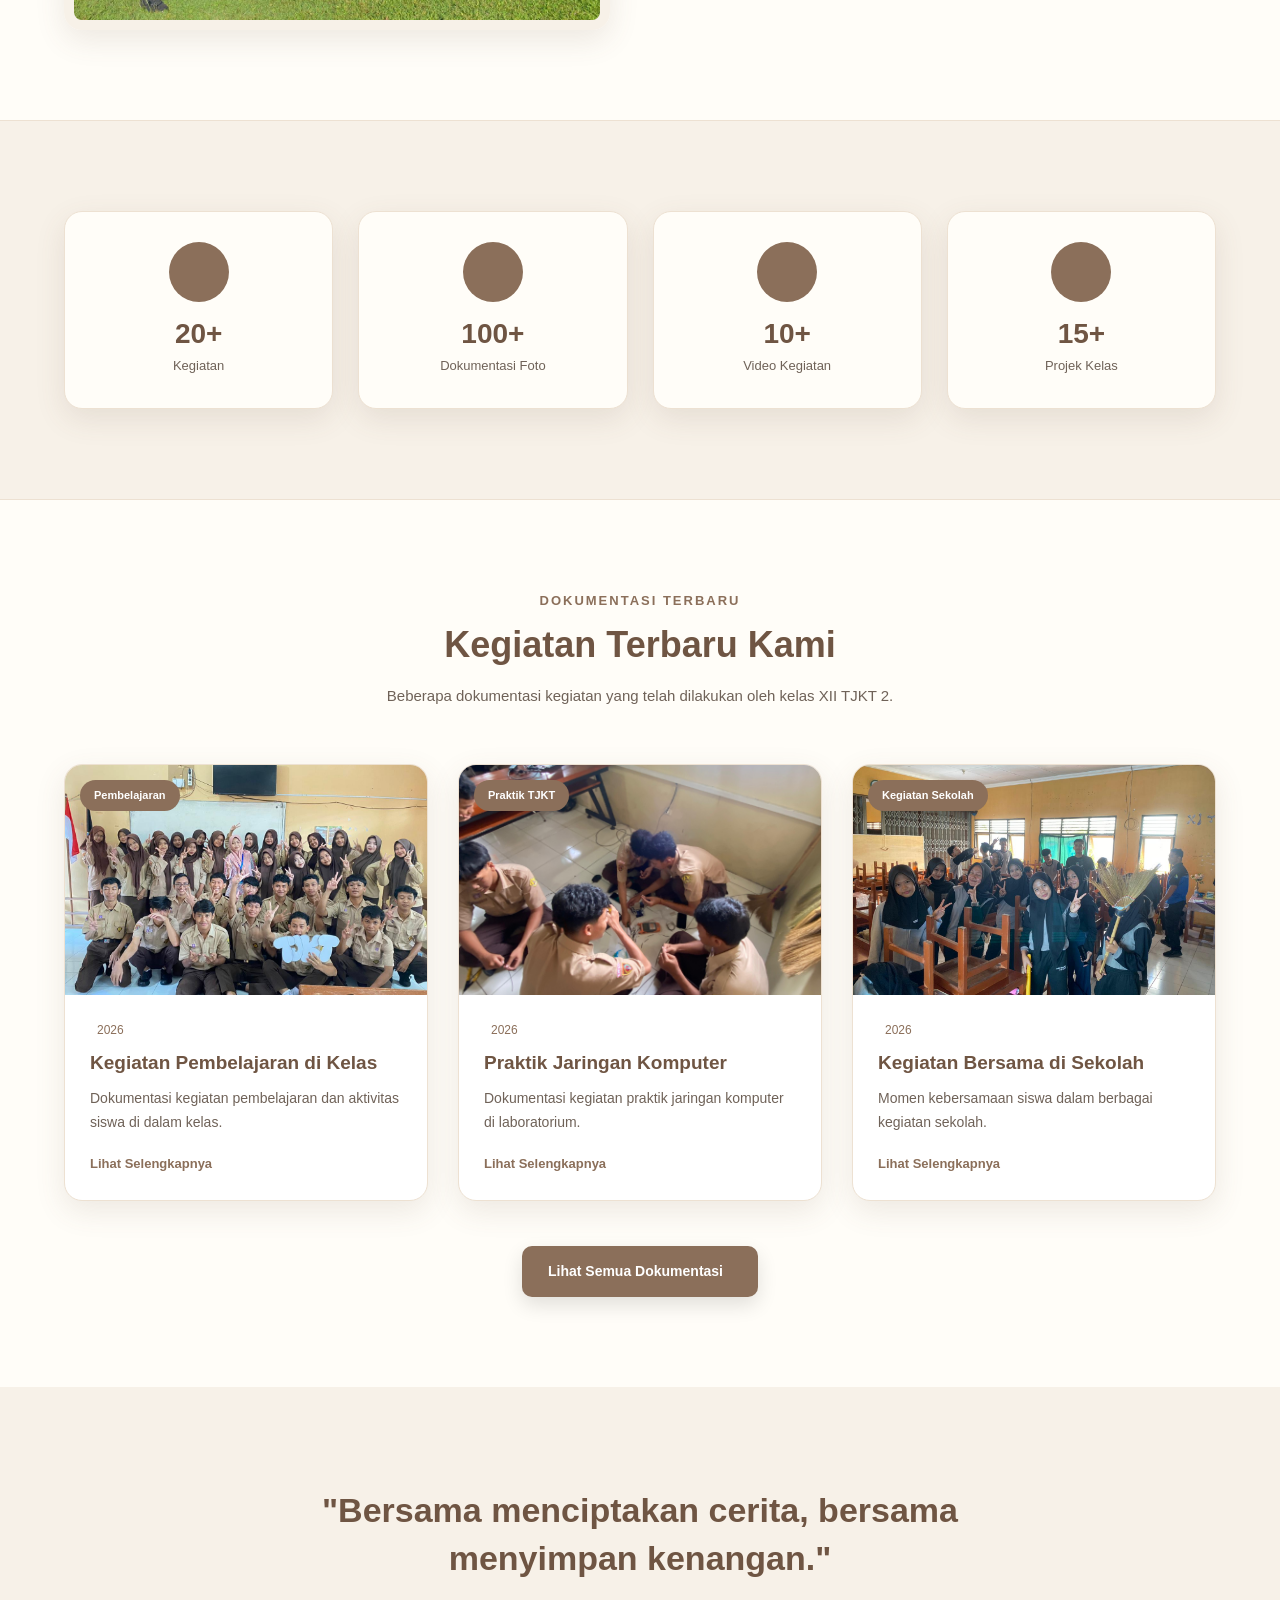
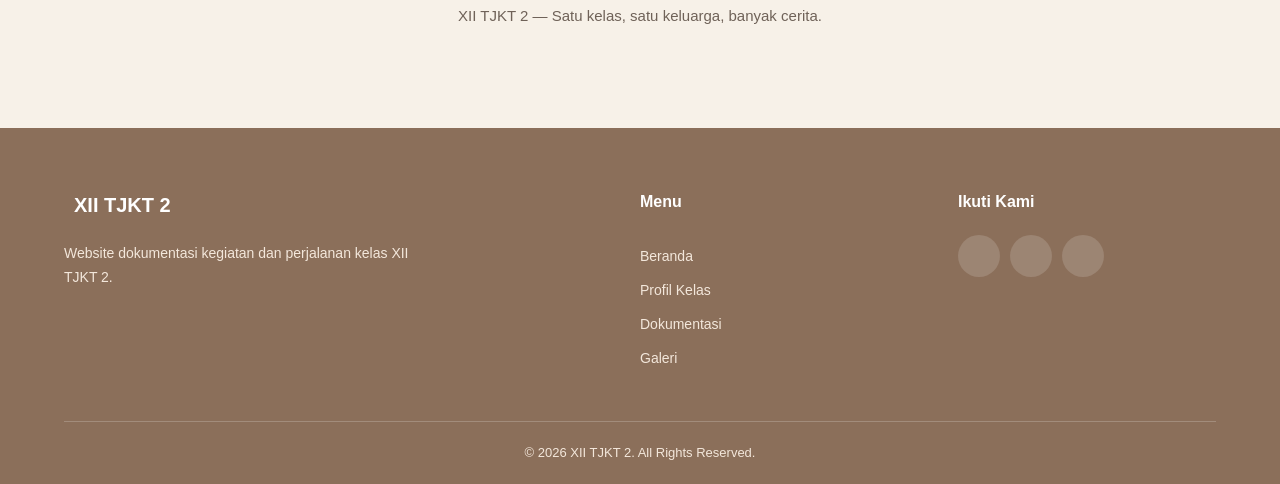
==== commit f0aba013: "Add files via upload" ====
--- a/index.html
+++ b/index.html
@@ -138,7 +138,7 @@
 
                 <div class="about-image">
                     <img 
-                        src="../css/images/hero.jpeg"
+                        src="hero.jpeg"
                         alt="Foto Kelas XII TJKT 2"
                     >
                 </div>
@@ -508,7 +508,7 @@
 
 
     <!-- ================= JAVASCRIPT ================= -->
-    <script src="js/script.js"></script>
+    <script src="script.js"></script>
 
 </body>
 </html>
--- a/style.css
+++ b/style.css
@@ -215,7 +215,7 @@
             rgba(111, 85, 67, 0.72),
             rgba(139, 111, 90, 0.72)
         ),
-        url("../css/images/hero.jpg");
+        url("hero.jpeg");
 
     background-size: cover;
 
